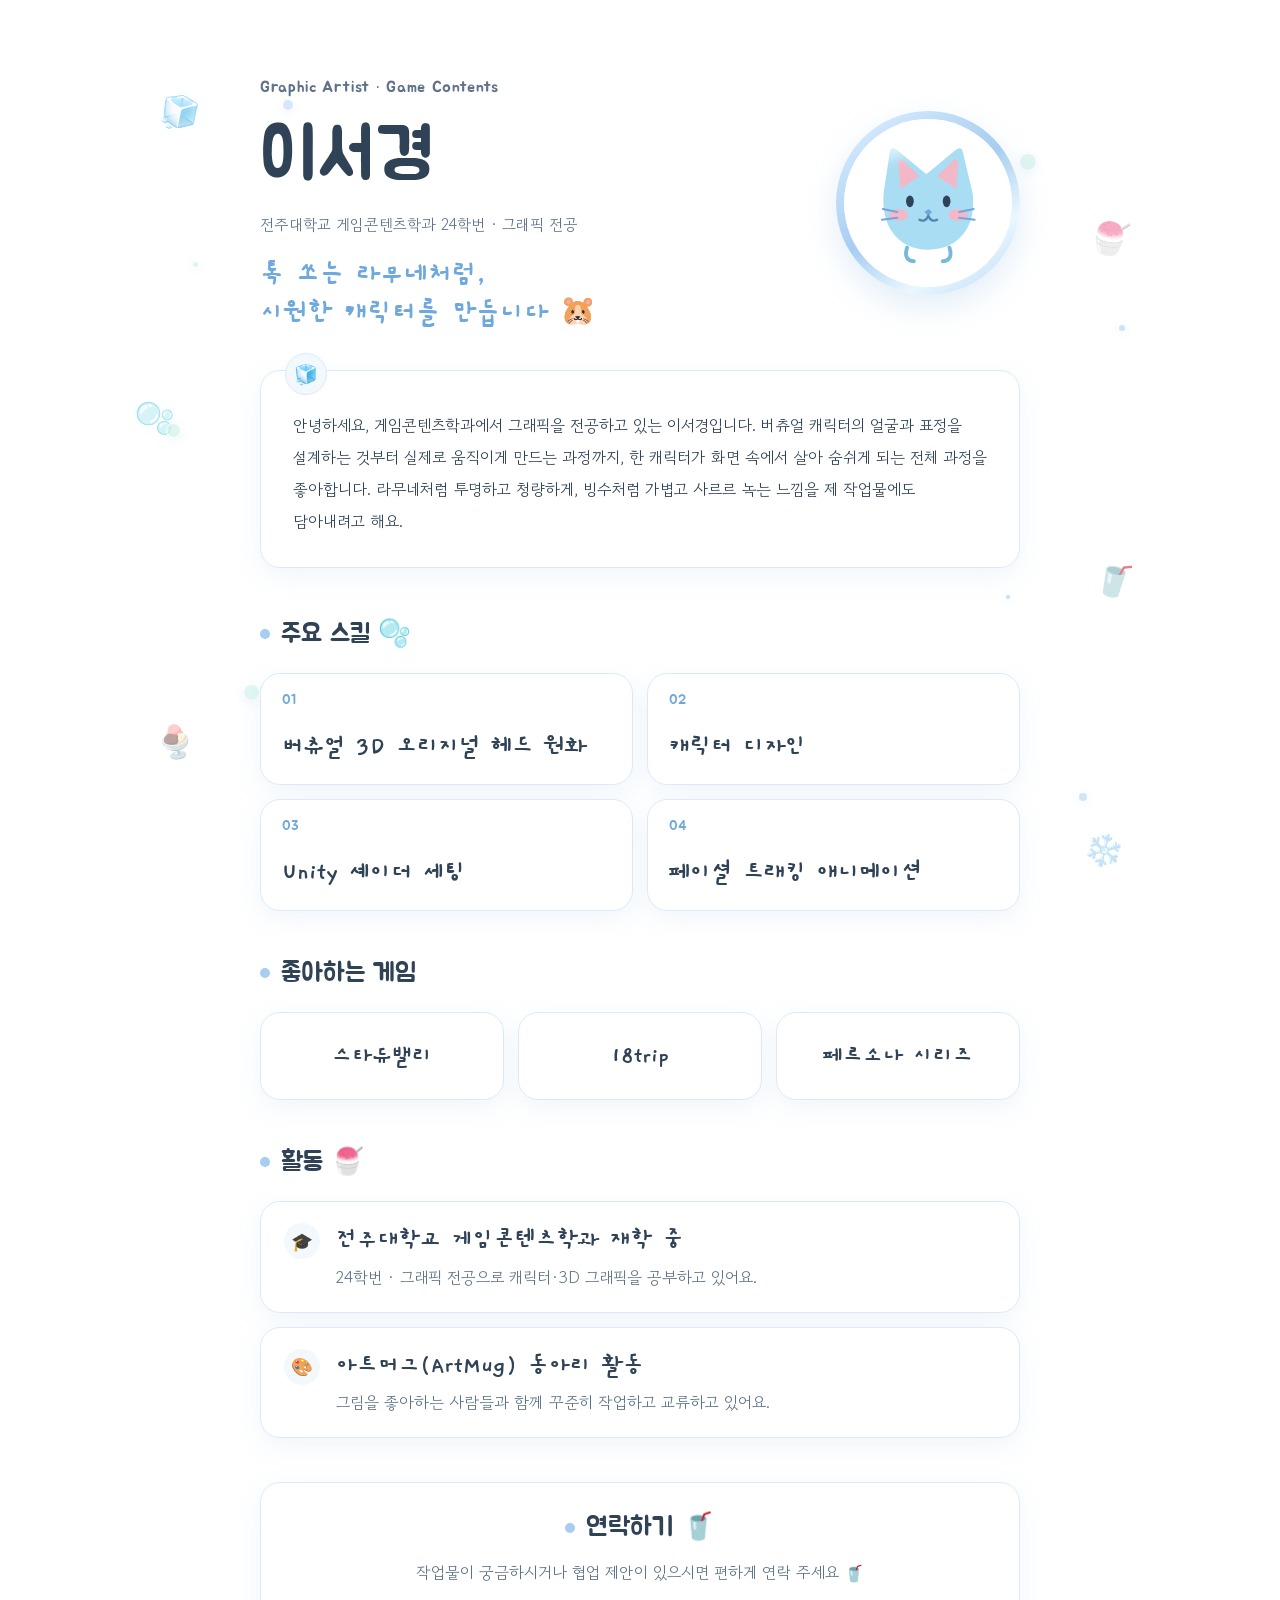
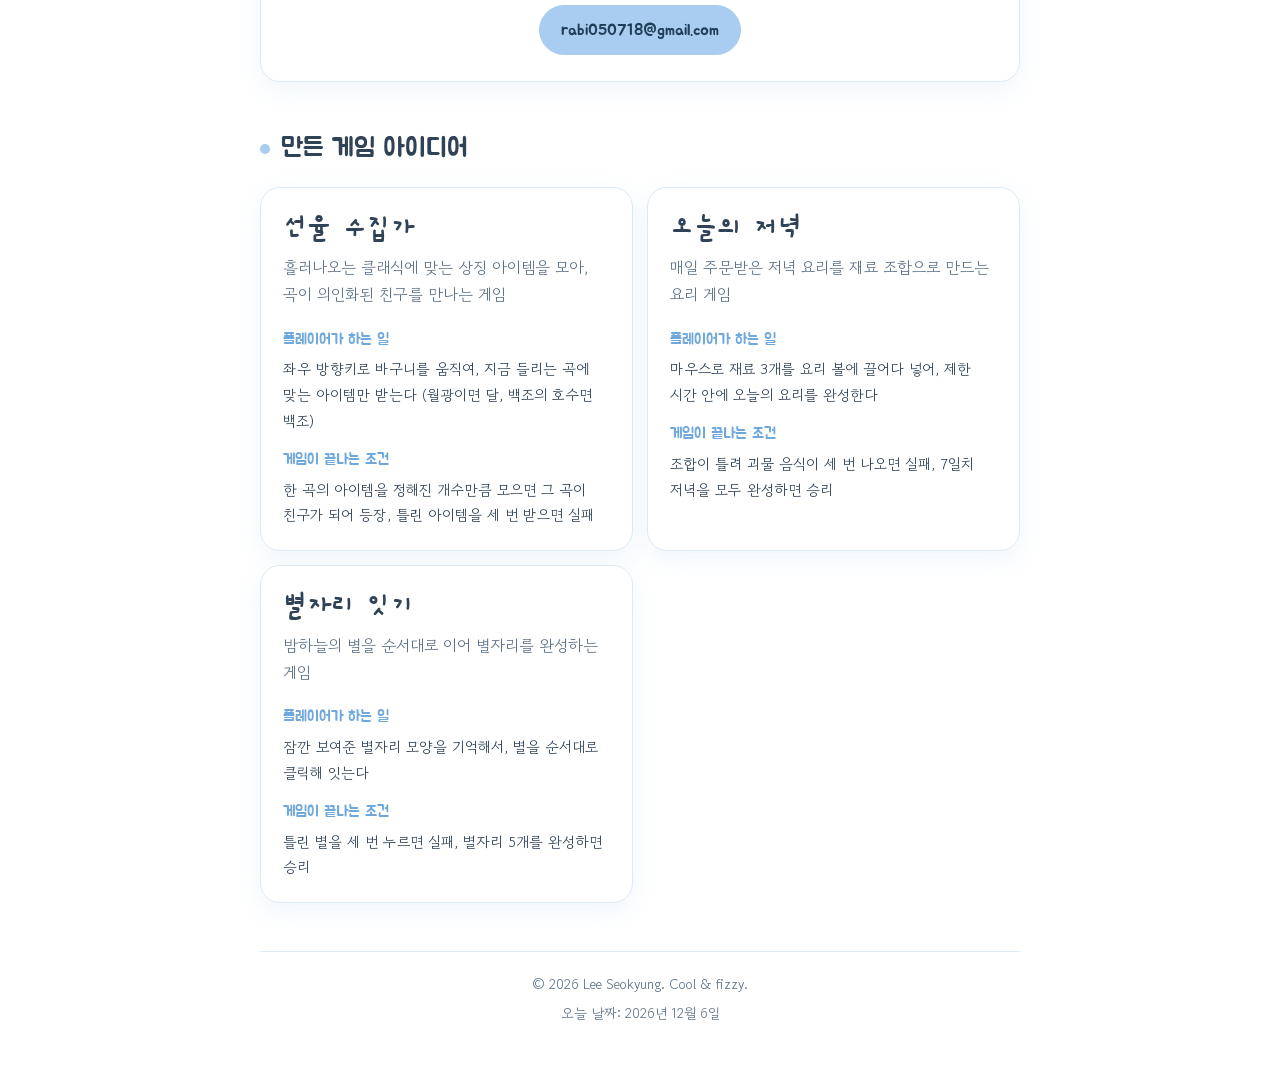
==== index.html @ bf3c7cb7 "1장 자기소개 페이지 완성" ====
<!DOCTYPE html>
<html lang="ko">
<head>
  <meta charset="UTF-8">
  <meta name="viewport" content="width=device-width, initial-scale=1.0">
  <meta name="theme-color" content="#FFFFFF">
  <meta name="description" content="전주대학교 게임콘텐츠학과 그래픽 전공 이서경의 자기소개 페이지입니다.">
  <title>이서경 | Graphic Artist · Game Contents</title>
  <link rel="preconnect" href="https://fonts.googleapis.com">
  <link rel="preconnect" href="https://fonts.gstatic.com" crossorigin>
  <link href="https://fonts.googleapis.com/css2?family=Gaegu:wght@700&family=Gowun+Dodum&family=Jua&display=swap" rel="stylesheet">
  <link rel="stylesheet" href="style.css">
</head>
<body>
  <div class="page-decor" aria-hidden="true">
    <span class="decor decor-ice">🧊</span>
    <span class="decor decor-shaved-ice">🍧</span>
    <span class="decor decor-bubbles">🫧</span>
    <span class="decor decor-drink">🥤</span>
    <span class="decor decor-ice-cream">🍨</span>
    <span class="decor decor-snow">❄️</span>
    <span class="bubble bubble-one"></span>
    <span class="bubble bubble-two"></span>
    <span class="bubble bubble-three"></span>
    <span class="bubble bubble-four"></span>
    <span class="bubble bubble-five"></span>
    <span class="bubble bubble-six"></span>
    <span class="bubble bubble-seven"></span>
    <span class="bubble bubble-eight"></span>
  </div>

  <main class="page">
    <header class="hero" aria-labelledby="page-title">
      <div class="hero-copy">
        <p class="eyebrow">Graphic Artist · Game Contents</p>
        <h1 id="page-title">이서경</h1>
        <p class="school">전주대학교 게임콘텐츠학과 24학번 · 그래픽 전공</p>
        <p class="slogan">톡 쏘는 라무네처럼,<br>시원한 캐릭터를 만듭니다 🐹</p>
      </div>
      <div class="avatar-ring">
        <svg class="cat-avatar" viewBox="0 0 160 160" role="img" aria-labelledby="cat-title cat-description">
          <title id="cat-title">귀여운 하늘색 고양이</title>
          <desc id="cat-description">하늘색 털과 분홍색 귀와 볼을 가진 둥근 고양이 얼굴</desc>
          <path d="M34 68 40 28q1-8 8-3l30 25 30-25q7-5 8 3l10 42c4 34-14 58-46 58S30 102 34 68Z" fill="#A8DDF3"/>
          <path d="m49 37 3-3 19 18-20 13Z" fill="#F2B8C7"/>
          <path d="m111 37-3-3-19 18 20 13Z" fill="#F2B8C7"/>
          <ellipse cx="61" cy="78" rx="4" ry="6" fill="#2F4256"/>
          <ellipse cx="99" cy="78" rx="4" ry="6" fill="#2F4256"/>
          <ellipse cx="49" cy="92" rx="10" ry="6" fill="#F5B7C8"/>
          <ellipse cx="111" cy="92" rx="10" ry="6" fill="#F5B7C8"/>
          <path d="m76 89 4-3 4 3-4 4Z" fill="#6FA8DC"/>
          <path d="M80 93c-2 5-6 6-9 4m9-4c2 5 6 6 9 4" fill="none" stroke="#4F86AA" stroke-linecap="round" stroke-width="2.5"/>
          <path d="m48 89-15-3m15 9-16 2m80-8 15-3m-15 9 16 2" fill="none" stroke="#6FA8DC" stroke-linecap="round" stroke-width="2"/>
          <path d="M58 126q-4 13 7 14m37-14q4 13-7 14" fill="none" stroke="#78B9D9" stroke-linecap="round" stroke-width="4"/>
        </svg>
      </div>
    </header>

    <section class="about-card card" aria-label="소개">
      <span class="ice-badge" aria-hidden="true">🧊</span>
      <p>안녕하세요, 게임콘텐츠학과에서 그래픽을 전공하고 있는 이서경입니다. 버츄얼 캐릭터의 얼굴과 표정을 설계하는 것부터 실제로 움직이게 만드는 과정까지, 한 캐릭터가 화면 속에서 살아 숨쉬게 되는 전체 과정을 좋아합니다. 라무네처럼 투명하고 청량하게, 빙수처럼 가볍고 사르르 녹는 느낌을 제 작업물에도 담아내려고 해요.</p>
    </section>

    <section class="content-section" aria-labelledby="skills-title">
      <h2 class="section-title" id="skills-title">주요 스킬 🫧</h2>
      <ol class="skills-grid">
        <li class="skill-card card"><span class="skill-number">01</span><h3>버츄얼 3D 오리지널 헤드 원화</h3></li>
        <li class="skill-card card"><span class="skill-number">02</span><h3>캐릭터 디자인</h3></li>
        <li class="skill-card card"><span class="skill-number">03</span><h3>Unity 셰이더 세팅</h3></li>
        <li class="skill-card card"><span class="skill-number">04</span><h3>페이셜 트래킹 애니메이션</h3></li>
      </ol>
    </section>

    <section class="content-section" aria-labelledby="favorite-games-title">
      <h2 class="section-title" id="favorite-games-title">좋아하는 게임</h2>
      <ul class="favorite-games-grid">
        <li class="favorite-game-card card">스타듀밸리</li>
        <li class="favorite-game-card card">18trip</li>
        <li class="favorite-game-card card">페르소나 시리즈</li>
      </ul>
    </section>

    <section class="content-section" aria-labelledby="activity-title">
      <h2 class="section-title" id="activity-title">활동 🍧</h2>
      <div class="activity-list">
        <article class="activity-card card">
          <span class="activity-icon" aria-hidden="true">🎓</span>
          <div>
            <h3>전주대학교 게임콘텐츠학과 재학 중</h3>
            <p>24학번 · 그래픽 전공으로 캐릭터·3D 그래픽을 공부하고 있어요.</p>
          </div>
        </article>
        <article class="activity-card card">
          <span class="activity-icon" aria-hidden="true">🎨</span>
          <div>
            <h3>아트머그(ArtMug) 동아리 활동</h3>
            <p>그림을 좋아하는 사람들과 함께 꾸준히 작업하고 교류하고 있어요.</p>
          </div>
        </article>
      </div>
    </section>

    <section class="contact-card card" aria-labelledby="contact-title">
      <h2 class="section-title" id="contact-title">연락하기 🥤</h2>
      <p>작업물이 궁금하시거나 협업 제안이 있으시면 편하게 연락 주세요 🥤</p>
      <a class="email-button" href="mailto:rabi050718@gmail.com" aria-label="이메일 보내기: rabi050718@gmail.com">rabi050718@gmail.com</a>
    </section>

    <section class="content-section ideas-section" aria-labelledby="ideas-title">
      <h2 class="section-title" id="ideas-title">만든 게임 아이디어</h2>
      <div class="ideas-grid">
        <article class="idea-card card">
          <h3>선율 수집가</h3>
          <p class="idea-description">흘러나오는 클래식에 맞는 상징 아이템을 모아, 곡이 의인화된 친구를 만나는 게임</p>
          <dl class="idea-details">
            <div>
              <dt>플레이어가 하는 일</dt>
              <dd>좌우 방향키로 바구니를 움직여, 지금 들리는 곡에 맞는 아이템만 받는다 (월광이면 달, 백조의 호수면 백조)</dd>
            </div>
            <div>
              <dt>게임이 끝나는 조건</dt>
              <dd>한 곡의 아이템을 정해진 개수만큼 모으면 그 곡이 친구가 되어 등장, 틀린 아이템을 세 번 받으면 실패</dd>
            </div>
          </dl>
        </article>
        <article class="idea-card card">
          <h3>오늘의 저녁</h3>
          <p class="idea-description">매일 주문받은 저녁 요리를 재료 조합으로 만드는 요리 게임</p>
          <dl class="idea-details">
            <div>
              <dt>플레이어가 하는 일</dt>
              <dd>마우스로 재료 3개를 요리 볼에 끌어다 넣어, 제한 시간 안에 오늘의 요리를 완성한다</dd>
            </div>
            <div>
              <dt>게임이 끝나는 조건</dt>
              <dd>조합이 틀려 괴물 음식이 세 번 나오면 실패, 7일치 저녁을 모두 완성하면 승리</dd>
            </div>
          </dl>
        </article>
        <article class="idea-card card">
          <h3>별자리 잇기</h3>
          <p class="idea-description">밤하늘의 별을 순서대로 이어 별자리를 완성하는 게임</p>
          <dl class="idea-details">
            <div>
              <dt>플레이어가 하는 일</dt>
              <dd>잠깐 보여준 별자리 모양을 기억해서, 별을 순서대로 클릭해 잇는다</dd>
            </div>
            <div>
              <dt>게임이 끝나는 조건</dt>
              <dd>틀린 별을 세 번 누르면 실패, 별자리 5개를 완성하면 승리</dd>
            </div>
          </dl>
        </article>
      </div>
    </section>

    <footer class="page-footer">
      <p>© 2026 Lee Seokyung. Cool &amp; fizzy.</p>
      <p>오늘 날짜: <time id="today-date"></time></p>
    </footer>
  </main>
  <script src="script.js"></script>
</body>
</html>
---- style.css ----
:root {
  color-scheme: light;
  --bg: #FFFFFF;
  --card: #FFFFFF;
  --soft: #F3F8FD;
  --line: #DCEAF7;
  --accent: #A8CDF0;
  --accent-strong: #6FA8DC;
  --mint: #CBEFE6;
  --text: #2F4256;
  --text-soft: #5E7388;
  --shadow: 111 168 220;
  font-family: "Gowun Dodum", sans-serif;
  color: var(--text);
  background: var(--bg);
  font-synthesis: none;
  text-rendering: optimizeLegibility;
}

* {
  box-sizing: border-box;
}

html {
  min-width: 320px;
  scroll-behavior: smooth;
}

body {
  min-width: 320px;
  margin: 0;
  overflow-x: hidden;
  background: var(--bg);
  color: var(--text);
  font-size: 1rem;
  line-height: 1.75;
}

.page-decor {
  position: fixed;
  z-index: 0;
  inset: 0;
  overflow: hidden;
  pointer-events: none;
  user-select: none;
}

.decor {
  position: absolute;
  opacity: 0.55;
  font-size: clamp(1.2rem, 3vw, 2rem);
  transform: rotate(-12deg);
}

.decor-ice {
  top: 9%;
  left: max(3%, calc((100% - 960px) / 2));
  transform: rotate(12deg);
}

.decor-shaved-ice {
  top: 23%;
  right: max(4%, calc((100% - 980px) / 2));
  transform: rotate(9deg);
}

.decor-bubbles {
  top: 43%;
  left: max(2%, calc((100% - 1010px) / 2));
  transform: rotate(-8deg);
}

.decor-drink {
  top: 61%;
  right: max(3%, calc((100% - 990px) / 2));
  transform: rotate(13deg);
}

.decor-ice-cream {
  top: 79%;
  left: max(4%, calc((100% - 970px) / 2));
  transform: rotate(-10deg);
}

.decor-snow {
  top: 91%;
  right: max(5%, calc((100% - 970px) / 2));
  transform: rotate(14deg);
}

.bubble {
  position: absolute;
  display: block;
  width: var(--bubble-size);
  aspect-ratio: 1;
  border: 1px solid rgb(255 255 255 / 90%);
  border-radius: 50%;
  background: var(--bubble-color);
  box-shadow: 0 2px 8px rgb(var(--shadow) / 12%);
  animation: bubble-rise var(--bubble-duration) ease-in-out var(--bubble-delay) infinite alternate;
}

.bubble-one {
  --bubble-size: 12px;
  --bubble-color: rgb(168 205 240 / 48%);
  --bubble-duration: 8s;
  --bubble-delay: -3s;
  top: 11%;
  left: 22%;
}

.bubble-two {
  --bubble-size: 18px;
  --bubble-color: rgb(203 239 230 / 60%);
  --bubble-duration: 10s;
  --bubble-delay: -6s;
  top: 17%;
  right: 19%;
}

.bubble-three {
  --bubble-size: 8px;
  --bubble-color: rgb(168 205 240 / 56%);
  --bubble-duration: 9s;
  --bubble-delay: -2s;
  top: 36%;
  right: 12%;
}

.bubble-four {
  --bubble-size: 15px;
  --bubble-color: rgb(203 239 230 / 62%);
  --bubble-duration: 11s;
  --bubble-delay: -8s;
  top: 47%;
  left: 13%;
}

.bubble-five {
  --bubble-size: 6px;
  --bubble-color: rgb(168 205 240 / 64%);
  --bubble-duration: 7s;
  --bubble-delay: -4s;
  top: 66%;
  right: 21%;
}

.bubble-six {
  --bubble-size: 17px;
  --bubble-color: rgb(203 239 230 / 56%);
  --bubble-duration: 12s;
  --bubble-delay: -7s;
  top: 76%;
  left: 19%;
}

.bubble-seven {
  --bubble-size: 10px;
  --bubble-color: rgb(168 205 240 / 52%);
  --bubble-duration: 9s;
  --bubble-delay: -5s;
  top: 88%;
  right: 15%;
}

.bubble-eight {
  --bubble-size: 7px;
  --bubble-color: rgb(203 239 230 / 66%);
  --bubble-duration: 8s;
  --bubble-delay: -1s;
  top: 29%;
  left: 15%;
}

@keyframes bubble-rise {
  from {
    translate: 0 12px;
  }
  to {
    translate: 0 -14px;
  }
}

.page {
  position: relative;
  z-index: 1;
  width: min(100% - 40px, 760px);
  margin-inline: auto;
  padding: 68px 0 32px;
}

.hero {
  display: grid;
  grid-template-columns: minmax(0, 1fr) 190px;
  align-items: center;
  gap: clamp(24px, 6vw, 64px);
  min-height: 270px;
  margin-bottom: 32px;
}

.hero-copy {
  min-width: 0;
}

.eyebrow {
  margin: 0 0 12px;
  color: var(--text-soft);
  font-family: "Jua", sans-serif;
  font-size: 1rem;
  letter-spacing: 0.04em;
}

h1,
h2 {
  font-family: "Jua", sans-serif;
  font-weight: 400;
}

h1 {
  margin: 0;
  font-size: clamp(3rem, 10vw, 4.5rem);
  line-height: 1.2;
  letter-spacing: 0.01em;
}

.school {
  margin: 12px 0 0;
  color: var(--text-soft);
  font-size: 0.97rem;
  line-height: 1.7;
  word-break: keep-all;
}

.slogan {
  margin: 18px 0 0;
  color: var(--accent-strong);
  font-family: "Gaegu", cursive;
  font-size: clamp(1.45rem, 4vw, 1.8rem);
  font-weight: 700;
  line-height: 1.35;
  word-break: keep-all;
}

.avatar-ring {
  position: relative;
  display: grid;
  width: 184px;
  aspect-ratio: 1;
  place-items: center;
  justify-self: end;
  overflow: hidden;
  border: 8px solid transparent;
  border-radius: 50%;
  background:
    linear-gradient(var(--card), var(--card)) padding-box,
    linear-gradient(145deg, #D9EEFF 5%, var(--accent) 48%, #EAF7FF 74%, #B8D8F5) border-box;
  box-shadow:
    inset 0 4px 12px rgb(255 255 255 / 95%),
    0 12px 32px rgb(var(--shadow) / 20%);
}

.avatar-ring::before {
  position: absolute;
  top: 12px;
  left: 31px;
  width: 62px;
  height: 20px;
  border-radius: 50%;
  background: rgb(255 255 255 / 72%);
  content: "";
  filter: blur(7px);
  transform: rotate(-28deg);
}

.cat-avatar {
  display: block;
  width: 92%;
  height: 92%;
}

.card {
  border: 1.5px solid var(--line);
  border-radius: 20px;
  background: var(--card);
  box-shadow: 0 8px 26px rgb(var(--shadow) / 10%);
  transition: border-color 180ms ease, box-shadow 180ms ease, transform 180ms ease;
}

.about-card {
  position: relative;
  margin-bottom: 48px;
  padding: 38px 32px 30px;
}

.about-card p {
  margin: 0;
  color: var(--text);
  line-height: 2;
  word-break: keep-all;
}

.ice-badge {
  position: absolute;
  top: -18px;
  left: 24px;
  display: grid;
  width: 42px;
  aspect-ratio: 1;
  place-items: center;
  border: 1.5px solid var(--line);
  border-radius: 50%;
  background: var(--soft);
  font-size: 1.2rem;
}

.content-section {
  margin-top: 44px;
}

.section-title {
  display: flex;
  align-items: center;
  gap: 11px;
  margin: 0 0 20px;
  font-size: 1.65rem;
  line-height: 1.4;
}

.section-title::before {
  flex: 0 0 auto;
  width: 10px;
  height: 10px;
  border-radius: 50%;
  background: var(--accent);
  content: "";
}

.skills-grid {
  display: grid;
  grid-template-columns: repeat(2, minmax(0, 1fr));
  gap: 14px;
  margin: 0;
  padding: 0;
  list-style: none;
  counter-reset: skill;
}

.skill-card {
  display: flex;
  min-width: 0;
  min-height: 112px;
  flex-direction: column;
  justify-content: space-between;
  padding: 19px 21px;
}

.skill-number {
  color: var(--accent-strong);
  font-family: "Jua", sans-serif;
  font-size: 0.9rem;
  line-height: 1;
}

.skill-card h3 {
  margin: 13px 0 0;
  font-family: "Gaegu", cursive;
  font-size: clamp(1.35rem, 3vw, 1.65rem);
  font-weight: 700;
  line-height: 1.35;
  overflow-wrap: anywhere;
}

.favorite-games-grid {
  display: grid;
  grid-template-columns: repeat(3, minmax(0, 1fr));
  gap: 14px;
  margin: 0;
  padding: 0;
  list-style: none;
}

.favorite-game-card {
  display: grid;
  min-width: 0;
  min-height: 88px;
  place-items: center;
  padding: 16px;
  font-family: "Gaegu", cursive;
  font-size: 1.5rem;
  font-weight: 700;
  line-height: 1.35;
  text-align: center;
  overflow-wrap: anywhere;
}

.activity-list {
  display: grid;
  gap: 14px;
}

.activity-card {
  display: grid;
  grid-template-columns: 38px minmax(0, 1fr);
  align-items: start;
  gap: 14px;
  padding: 21px 23px;
}

.activity-icon {
  display: grid;
  width: 36px;
  aspect-ratio: 1;
  place-items: center;
  border-radius: 50%;
  background: var(--soft);
  font-size: 1.1rem;
}

.activity-card h3 {
  margin: 0;
  font-family: "Gaegu", cursive;
  font-size: 1.55rem;
  font-weight: 700;
  line-height: 1.4;
}

.activity-card p {
  margin: 5px 0 0;
  color: var(--text-soft);
  line-height: 1.75;
  word-break: keep-all;
}

.contact-card {
  margin-top: 44px;
  padding: 26px;
  text-align: center;
}

.contact-card .section-title {
  justify-content: center;
  margin-bottom: 12px;
}

.contact-card > p {
  margin: 0 0 19px;
  color: var(--text-soft);
  word-break: keep-all;
}

.email-button {
  display: inline-flex;
  min-height: 48px;
  align-items: center;
  justify-content: center;
  max-width: 100%;
  padding: 10px 21px;
  border: 1px solid var(--accent);
  border-radius: 999px;
  background: var(--accent);
  color: #203E59;
  font-family: "Jua", sans-serif;
  text-decoration: none;
  overflow-wrap: anywhere;
  transition: background-color 160ms ease, border-color 160ms ease, transform 160ms ease;
}

.email-button:focus-visible {
  outline: 3px solid var(--accent-strong);
  outline-offset: 4px;
}

.ideas-section {
  margin-top: 48px;
}

.ideas-grid {
  display: grid;
  grid-template-columns: repeat(2, minmax(0, 1fr));
  gap: 14px;
}

.idea-card {
  min-width: 0;
  padding: 22px;
}

.idea-card h3 {
  margin: 0;
  color: var(--text);
  font-family: "Gaegu", cursive;
  font-size: 1.8rem;
  font-weight: 700;
  line-height: 1.25;
}

.idea-description {
  margin: 8px 0 18px;
  color: var(--text-soft);
  line-height: 1.7;
  word-break: keep-all;
}

.idea-details {
  display: grid;
  gap: 13px;
  margin: 0;
}

.idea-details div {
  min-width: 0;
}

.idea-details dt {
  margin-bottom: 3px;
  color: var(--accent-strong);
  font-family: "Jua", sans-serif;
  font-size: 0.96rem;
}

.idea-details dd {
  margin: 0;
  color: var(--text);
  font-size: 0.92rem;
  line-height: 1.75;
  word-break: keep-all;
}

.page-footer {
  margin-top: 48px;
  padding: 20px 0 8px;
  border-top: 1px solid var(--line);
  color: var(--text-soft);
  font-size: 0.87rem;
  text-align: center;
}

.page-footer p {
  margin: 0;
}

.page-footer p + p {
  margin-top: 4px;
}

@media (max-width: 600px) {
  .page {
    padding-top: 42px;
  }

  .hero {
    grid-template-columns: minmax(0, 1fr) 116px;
    gap: 12px;
    min-height: 220px;
  }

  .avatar-ring {
    width: 112px;
    border-width: 6px;
  }

  .hero-copy {
    overflow-wrap: anywhere;
  }

  .school {
    font-size: 0.9rem;
  }

  .about-card {
    padding: 36px 22px 24px;
  }

  .about-card p {
    line-height: 1.85;
  }

  .skill-card {
    min-height: 106px;
    padding: 16px;
  }

  .activity-card {
    padding: 18px;
  }

  .ideas-grid {
    grid-template-columns: minmax(0, 1fr);
  }
}

@media (max-width: 400px) {
  .page {
    width: calc(100% - 32px);
  }

  .hero {
    grid-template-columns: minmax(0, 1fr) 92px;
    gap: 8px;
  }

  .avatar-ring {
    width: 90px;
    border-width: 5px;
  }

  .eyebrow {
    font-size: 0.88rem;
  }

  h1 {
    font-size: 2.75rem;
  }

  .school {
    font-size: 0.82rem;
  }

  .slogan {
    font-size: 1.3rem;
  }

  .skills-grid {
    grid-template-columns: minmax(0, 1fr);
  }

  .favorite-games-grid {
    grid-template-columns: minmax(0, 1fr);
  }

  .contact-card {
    padding: 23px 16px;
  }

  .email-button {
    font-size: 0.95rem;
  }
}

@media (prefers-reduced-motion: reduce) {
  *,
  *::before,
  *::after {
    scroll-behavior: auto !important;
    animation: none !important;
    transition-duration: 0.01ms !important;
  }
}
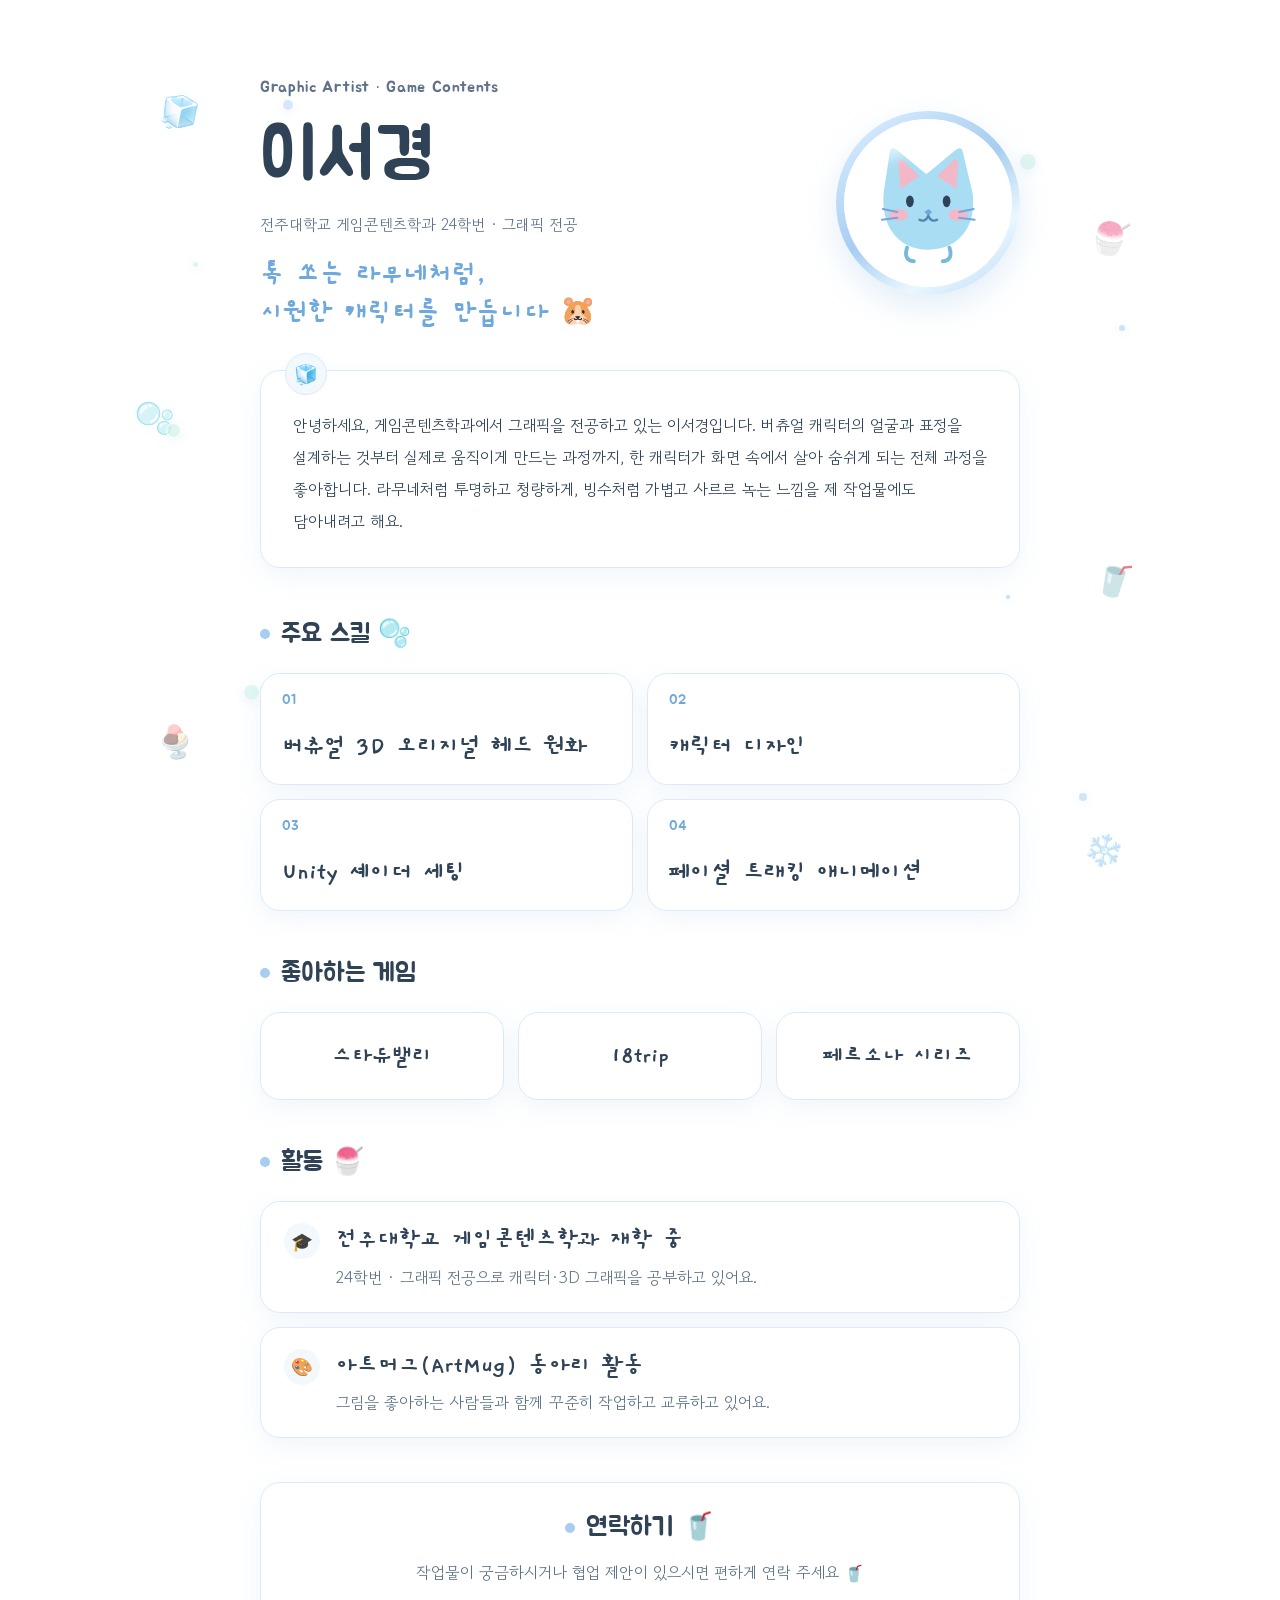
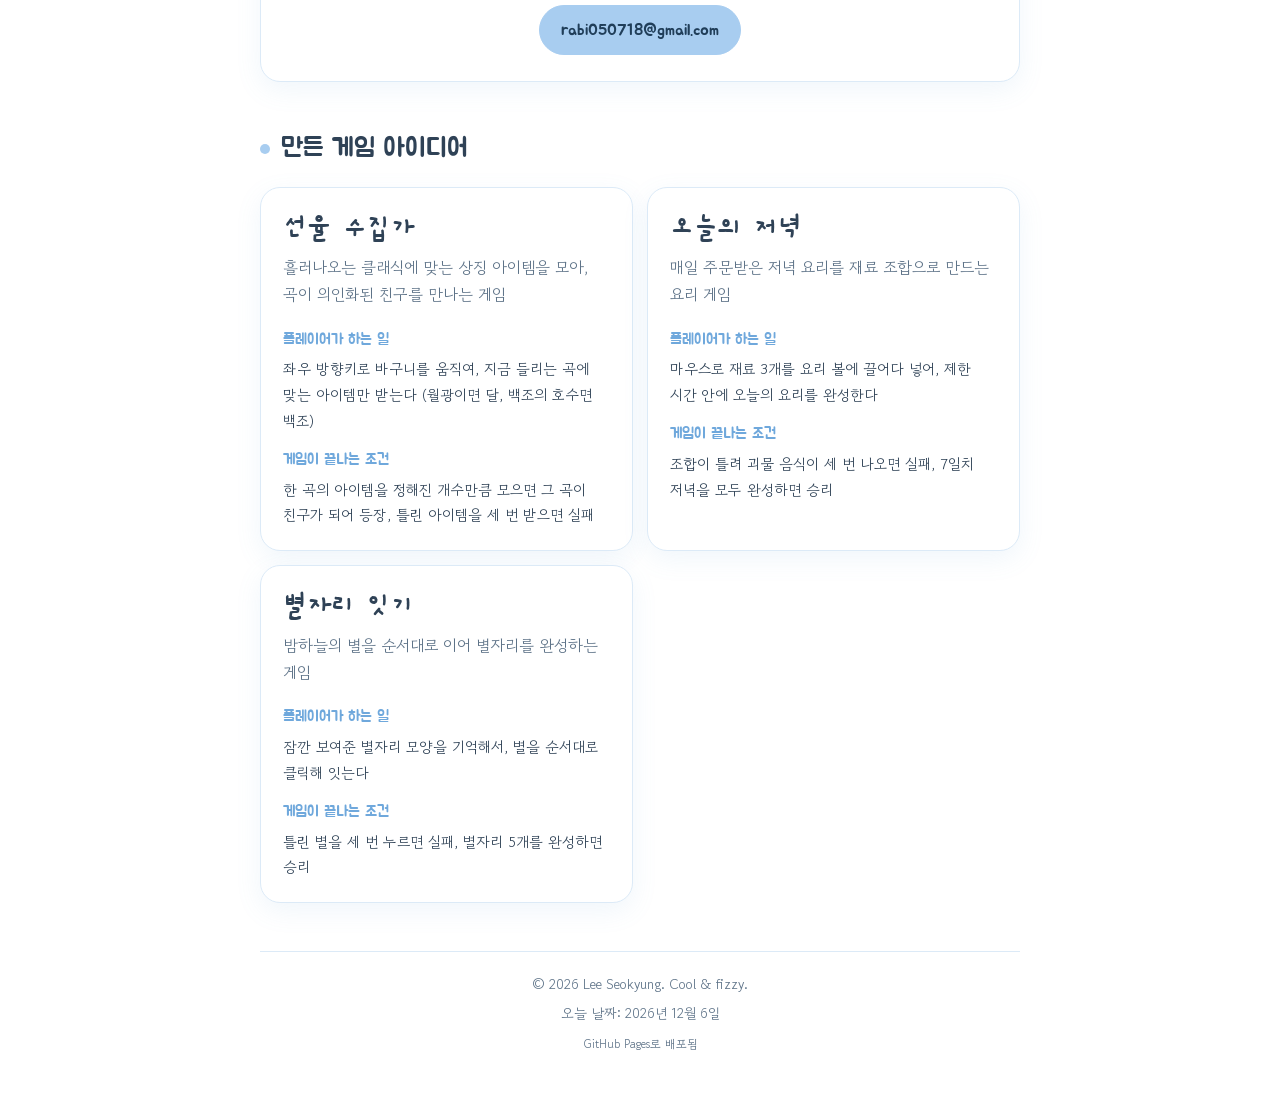
==== commit 2498049d: "배포 안내 문구 추가" ====
--- a/index.html
+++ b/index.html
@@ -157,6 +157,7 @@
     <footer class="page-footer">
       <p>© 2026 Lee Seokyung. Cool &amp; fizzy.</p>
       <p>오늘 날짜: <time id="today-date"></time></p>
+      <p class="deployment-note">GitHub Pages로 배포됨</p>
     </footer>
   </main>
   <script src="script.js"></script>
--- a/style.css
+++ b/style.css
@@ -543,6 +543,11 @@
   margin-top: 4px;
 }
 
+.page-footer .deployment-note {
+  margin-top: 8px;
+  font-size: 0.75rem;
+}
+
 @media (max-width: 600px) {
   .page {
     padding-top: 42px;
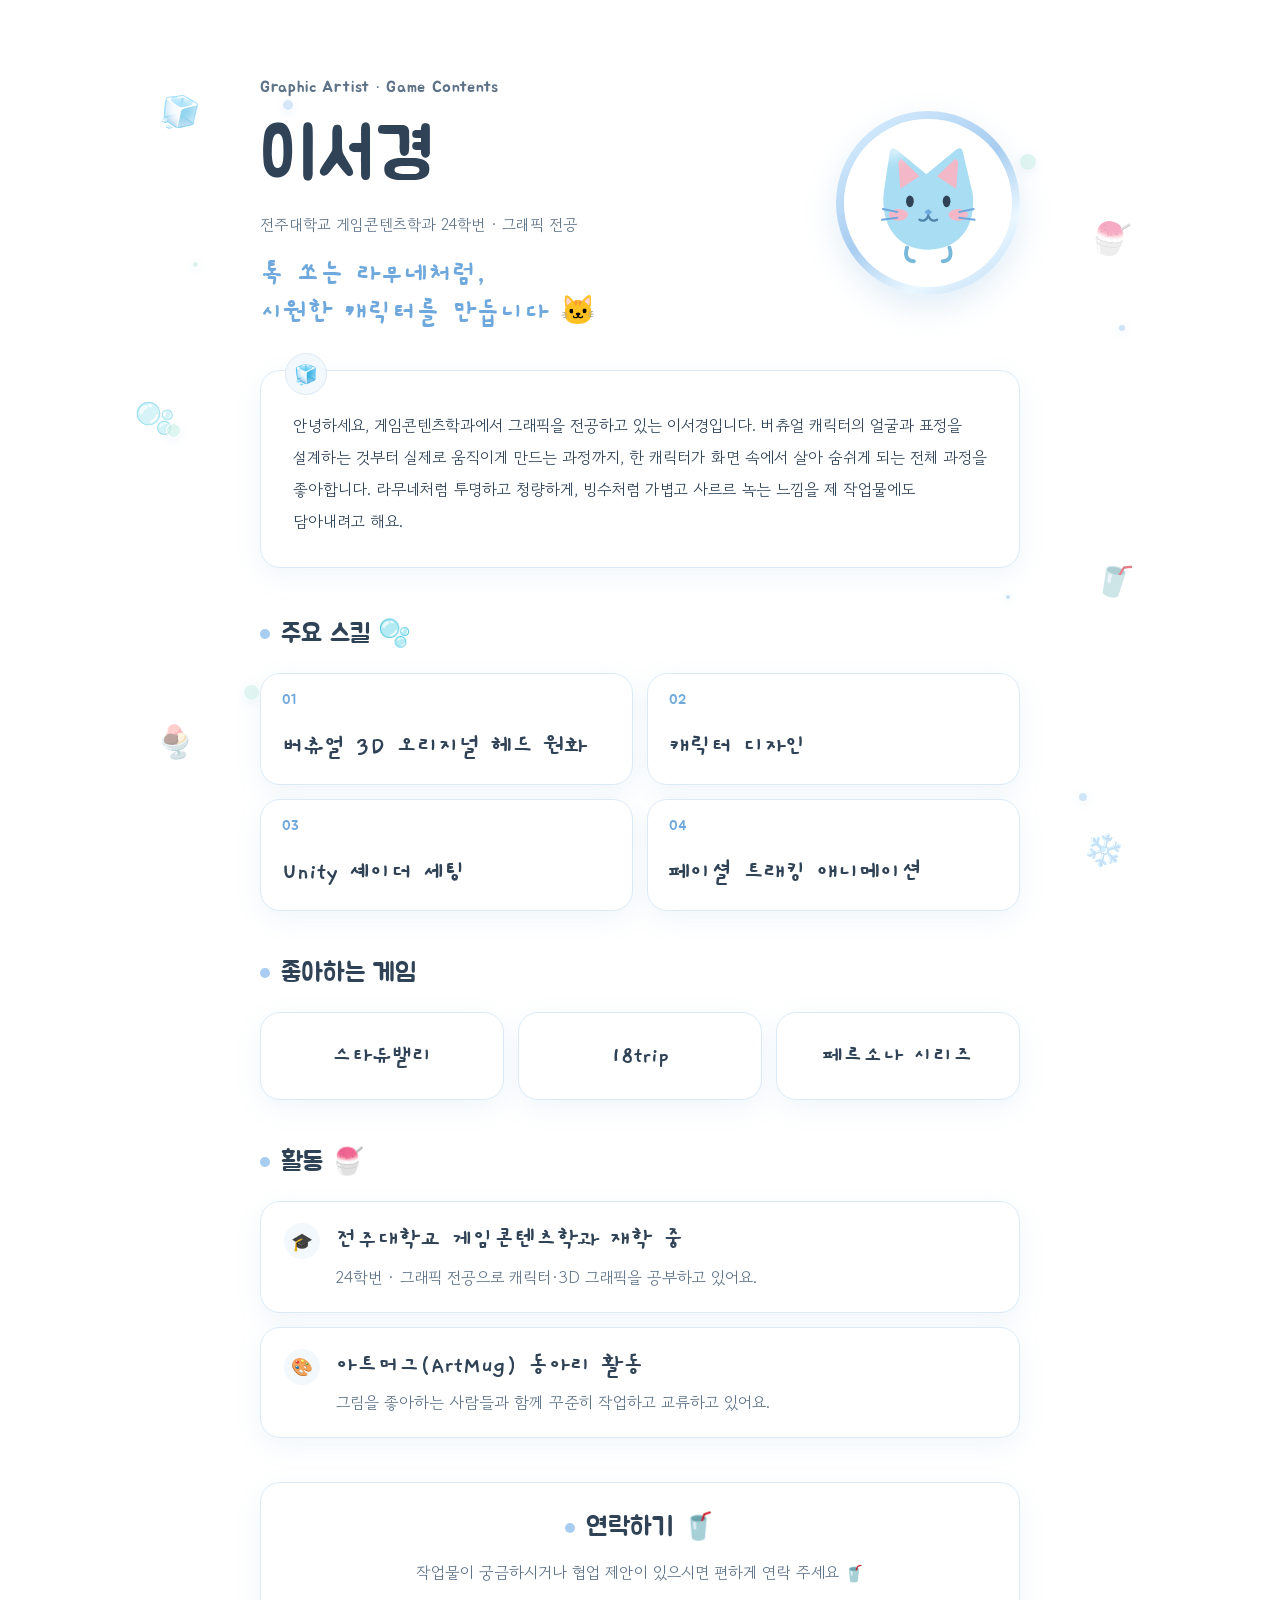
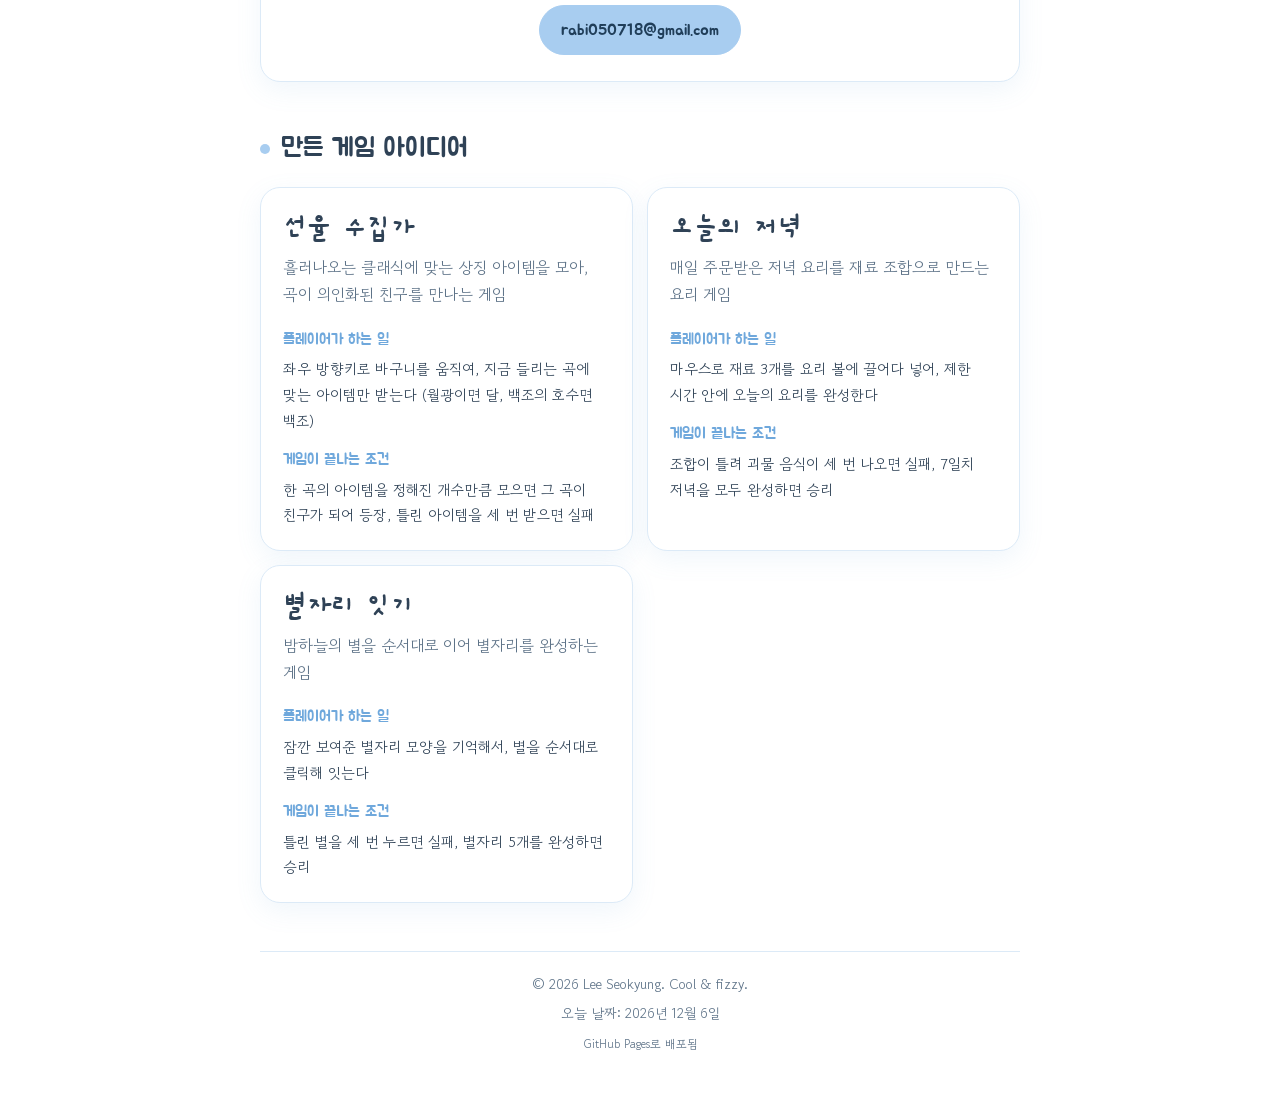
==== commit 660bc233: "이모지 교체" ====
--- a/index.html
+++ b/index.html
@@ -35,7 +35,7 @@
         <p class="eyebrow">Graphic Artist · Game Contents</p>
         <h1 id="page-title">이서경</h1>
         <p class="school">전주대학교 게임콘텐츠학과 24학번 · 그래픽 전공</p>
-        <p class="slogan">톡 쏘는 라무네처럼,<br>시원한 캐릭터를 만듭니다 🐹</p>
+        <p class="slogan">톡 쏘는 라무네처럼,<br>시원한 캐릭터를 만듭니다 🐱</p>
       </div>
       <div class="avatar-ring">
         <svg class="cat-avatar" viewBox="0 0 160 160" role="img" aria-labelledby="cat-title cat-description">
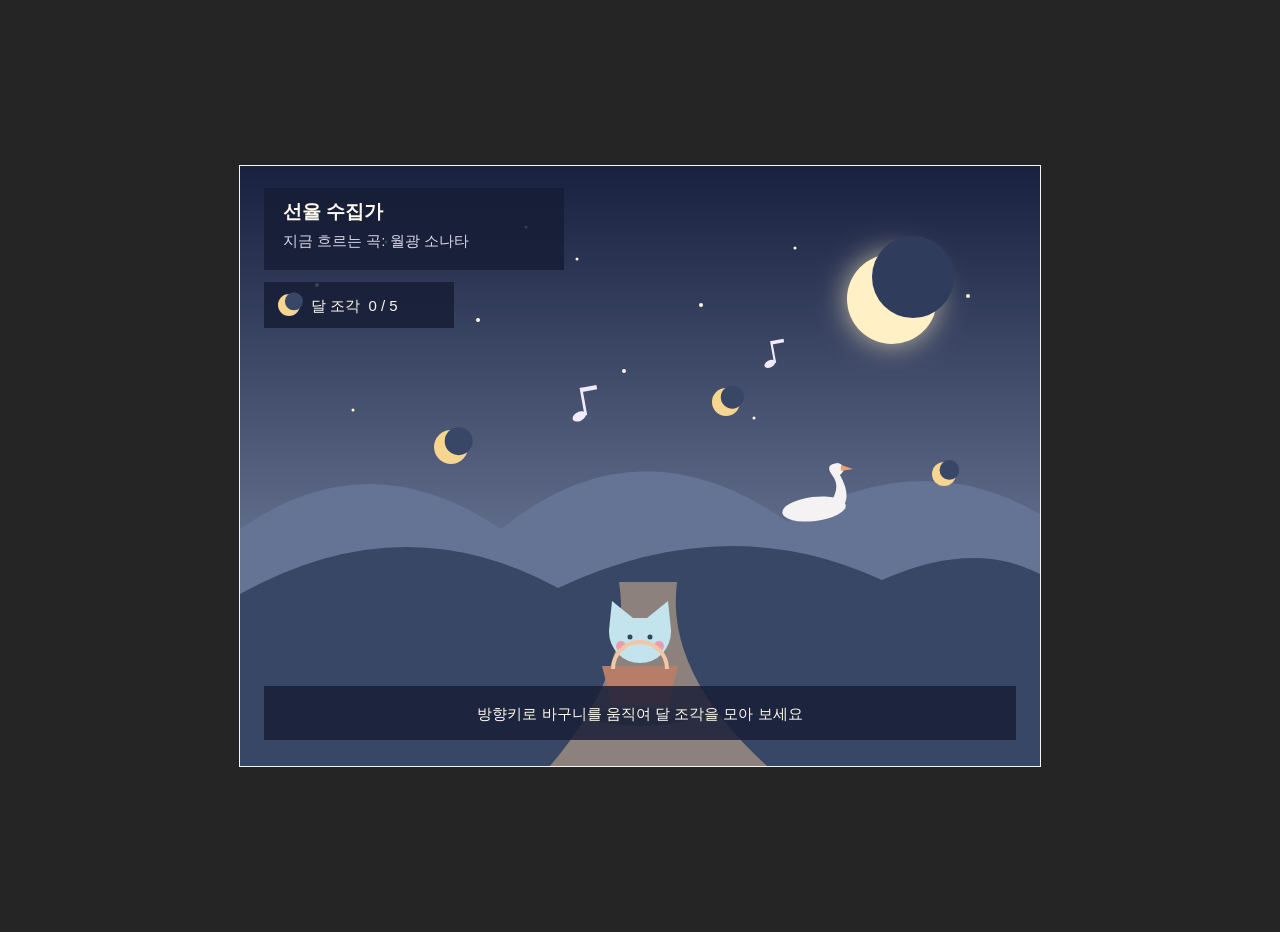
==== commit d0d2b0f6: "내 게임의 물체 그리기 파트" ====
--- a/index.html
+++ b/index.html
@@ -3,163 +3,11 @@
 <head>
   <meta charset="UTF-8">
   <meta name="viewport" content="width=device-width, initial-scale=1.0">
-  <meta name="theme-color" content="#FFFFFF">
-  <meta name="description" content="전주대학교 게임콘텐츠학과 그래픽 전공 이서경의 자기소개 페이지입니다.">
-  <title>이서경 | Graphic Artist · Game Contents</title>
-  <link rel="preconnect" href="https://fonts.googleapis.com">
-  <link rel="preconnect" href="https://fonts.gstatic.com" crossorigin>
-  <link href="https://fonts.googleapis.com/css2?family=Gaegu:wght@700&family=Gowun+Dodum&family=Jua&display=swap" rel="stylesheet">
+  <title>선율 수집가</title>
   <link rel="stylesheet" href="style.css">
+  <script src="script.js" defer></script>
 </head>
 <body>
-  <div class="page-decor" aria-hidden="true">
-    <span class="decor decor-ice">🧊</span>
-    <span class="decor decor-shaved-ice">🍧</span>
-    <span class="decor decor-bubbles">🫧</span>
-    <span class="decor decor-drink">🥤</span>
-    <span class="decor decor-ice-cream">🍨</span>
-    <span class="decor decor-snow">❄️</span>
-    <span class="bubble bubble-one"></span>
-    <span class="bubble bubble-two"></span>
-    <span class="bubble bubble-three"></span>
-    <span class="bubble bubble-four"></span>
-    <span class="bubble bubble-five"></span>
-    <span class="bubble bubble-six"></span>
-    <span class="bubble bubble-seven"></span>
-    <span class="bubble bubble-eight"></span>
-  </div>
-
-  <main class="page">
-    <header class="hero" aria-labelledby="page-title">
-      <div class="hero-copy">
-        <p class="eyebrow">Graphic Artist · Game Contents</p>
-        <h1 id="page-title">이서경</h1>
-        <p class="school">전주대학교 게임콘텐츠학과 24학번 · 그래픽 전공</p>
-        <p class="slogan">톡 쏘는 라무네처럼,<br>시원한 캐릭터를 만듭니다 🐱</p>
-      </div>
-      <div class="avatar-ring">
-        <svg class="cat-avatar" viewBox="0 0 160 160" role="img" aria-labelledby="cat-title cat-description">
-          <title id="cat-title">귀여운 하늘색 고양이</title>
-          <desc id="cat-description">하늘색 털과 분홍색 귀와 볼을 가진 둥근 고양이 얼굴</desc>
-          <path d="M34 68 40 28q1-8 8-3l30 25 30-25q7-5 8 3l10 42c4 34-14 58-46 58S30 102 34 68Z" fill="#A8DDF3"/>
-          <path d="m49 37 3-3 19 18-20 13Z" fill="#F2B8C7"/>
-          <path d="m111 37-3-3-19 18 20 13Z" fill="#F2B8C7"/>
-          <ellipse cx="61" cy="78" rx="4" ry="6" fill="#2F4256"/>
-          <ellipse cx="99" cy="78" rx="4" ry="6" fill="#2F4256"/>
-          <ellipse cx="49" cy="92" rx="10" ry="6" fill="#F5B7C8"/>
-          <ellipse cx="111" cy="92" rx="10" ry="6" fill="#F5B7C8"/>
-          <path d="m76 89 4-3 4 3-4 4Z" fill="#6FA8DC"/>
-          <path d="M80 93c-2 5-6 6-9 4m9-4c2 5 6 6 9 4" fill="none" stroke="#4F86AA" stroke-linecap="round" stroke-width="2.5"/>
-          <path d="m48 89-15-3m15 9-16 2m80-8 15-3m-15 9 16 2" fill="none" stroke="#6FA8DC" stroke-linecap="round" stroke-width="2"/>
-          <path d="M58 126q-4 13 7 14m37-14q4 13-7 14" fill="none" stroke="#78B9D9" stroke-linecap="round" stroke-width="4"/>
-        </svg>
-      </div>
-    </header>
-
-    <section class="about-card card" aria-label="소개">
-      <span class="ice-badge" aria-hidden="true">🧊</span>
-      <p>안녕하세요, 게임콘텐츠학과에서 그래픽을 전공하고 있는 이서경입니다. 버츄얼 캐릭터의 얼굴과 표정을 설계하는 것부터 실제로 움직이게 만드는 과정까지, 한 캐릭터가 화면 속에서 살아 숨쉬게 되는 전체 과정을 좋아합니다. 라무네처럼 투명하고 청량하게, 빙수처럼 가볍고 사르르 녹는 느낌을 제 작업물에도 담아내려고 해요.</p>
-    </section>
-
-    <section class="content-section" aria-labelledby="skills-title">
-      <h2 class="section-title" id="skills-title">주요 스킬 🫧</h2>
-      <ol class="skills-grid">
-        <li class="skill-card card"><span class="skill-number">01</span><h3>버츄얼 3D 오리지널 헤드 원화</h3></li>
-        <li class="skill-card card"><span class="skill-number">02</span><h3>캐릭터 디자인</h3></li>
-        <li class="skill-card card"><span class="skill-number">03</span><h3>Unity 셰이더 세팅</h3></li>
-        <li class="skill-card card"><span class="skill-number">04</span><h3>페이셜 트래킹 애니메이션</h3></li>
-      </ol>
-    </section>
-
-    <section class="content-section" aria-labelledby="favorite-games-title">
-      <h2 class="section-title" id="favorite-games-title">좋아하는 게임</h2>
-      <ul class="favorite-games-grid">
-        <li class="favorite-game-card card">스타듀밸리</li>
-        <li class="favorite-game-card card">18trip</li>
-        <li class="favorite-game-card card">페르소나 시리즈</li>
-      </ul>
-    </section>
-
-    <section class="content-section" aria-labelledby="activity-title">
-      <h2 class="section-title" id="activity-title">활동 🍧</h2>
-      <div class="activity-list">
-        <article class="activity-card card">
-          <span class="activity-icon" aria-hidden="true">🎓</span>
-          <div>
-            <h3>전주대학교 게임콘텐츠학과 재학 중</h3>
-            <p>24학번 · 그래픽 전공으로 캐릭터·3D 그래픽을 공부하고 있어요.</p>
-          </div>
-        </article>
-        <article class="activity-card card">
-          <span class="activity-icon" aria-hidden="true">🎨</span>
-          <div>
-            <h3>아트머그(ArtMug) 동아리 활동</h3>
-            <p>그림을 좋아하는 사람들과 함께 꾸준히 작업하고 교류하고 있어요.</p>
-          </div>
-        </article>
-      </div>
-    </section>
-
-    <section class="contact-card card" aria-labelledby="contact-title">
-      <h2 class="section-title" id="contact-title">연락하기 🥤</h2>
-      <p>작업물이 궁금하시거나 협업 제안이 있으시면 편하게 연락 주세요 🥤</p>
-      <a class="email-button" href="mailto:rabi050718@gmail.com" aria-label="이메일 보내기: rabi050718@gmail.com">rabi050718@gmail.com</a>
-    </section>
-
-    <section class="content-section ideas-section" aria-labelledby="ideas-title">
-      <h2 class="section-title" id="ideas-title">만든 게임 아이디어</h2>
-      <div class="ideas-grid">
-        <article class="idea-card card">
-          <h3>선율 수집가</h3>
-          <p class="idea-description">흘러나오는 클래식에 맞는 상징 아이템을 모아, 곡이 의인화된 친구를 만나는 게임</p>
-          <dl class="idea-details">
-            <div>
-              <dt>플레이어가 하는 일</dt>
-              <dd>좌우 방향키로 바구니를 움직여, 지금 들리는 곡에 맞는 아이템만 받는다 (월광이면 달, 백조의 호수면 백조)</dd>
-            </div>
-            <div>
-              <dt>게임이 끝나는 조건</dt>
-              <dd>한 곡의 아이템을 정해진 개수만큼 모으면 그 곡이 친구가 되어 등장, 틀린 아이템을 세 번 받으면 실패</dd>
-            </div>
-          </dl>
-        </article>
-        <article class="idea-card card">
-          <h3>오늘의 저녁</h3>
-          <p class="idea-description">매일 주문받은 저녁 요리를 재료 조합으로 만드는 요리 게임</p>
-          <dl class="idea-details">
-            <div>
-              <dt>플레이어가 하는 일</dt>
-              <dd>마우스로 재료 3개를 요리 볼에 끌어다 넣어, 제한 시간 안에 오늘의 요리를 완성한다</dd>
-            </div>
-            <div>
-              <dt>게임이 끝나는 조건</dt>
-              <dd>조합이 틀려 괴물 음식이 세 번 나오면 실패, 7일치 저녁을 모두 완성하면 승리</dd>
-            </div>
-          </dl>
-        </article>
-        <article class="idea-card card">
-          <h3>별자리 잇기</h3>
-          <p class="idea-description">밤하늘의 별을 순서대로 이어 별자리를 완성하는 게임</p>
-          <dl class="idea-details">
-            <div>
-              <dt>플레이어가 하는 일</dt>
-              <dd>잠깐 보여준 별자리 모양을 기억해서, 별을 순서대로 클릭해 잇는다</dd>
-            </div>
-            <div>
-              <dt>게임이 끝나는 조건</dt>
-              <dd>틀린 별을 세 번 누르면 실패, 별자리 5개를 완성하면 승리</dd>
-            </div>
-          </dl>
-        </article>
-      </div>
-    </section>
-
-    <footer class="page-footer">
-      <p>© 2026 Lee Seokyung. Cool &amp; fizzy.</p>
-      <p>오늘 날짜: <time id="today-date"></time></p>
-      <p class="deployment-note">GitHub Pages로 배포됨</p>
-    </footer>
-  </main>
-  <script src="script.js"></script>
+  <canvas id="game" width="800" height="600" aria-label="선율 수집가 게임 화면"></canvas>
 </body>
 </html>
--- a/style.css
+++ b/style.css
@@ -1,653 +1,16 @@
-:root {
-  color-scheme: light;
-  --bg: #FFFFFF;
-  --card: #FFFFFF;
-  --soft: #F3F8FD;
-  --line: #DCEAF7;
-  --accent: #A8CDF0;
-  --accent-strong: #6FA8DC;
-  --mint: #CBEFE6;
-  --text: #2F4256;
-  --text-soft: #5E7388;
-  --shadow: 111 168 220;
-  font-family: "Gowun Dodum", sans-serif;
-  color: var(--text);
-  background: var(--bg);
-  font-synthesis: none;
-  text-rendering: optimizeLegibility;
+body {
+  min-height: 100vh;
+  margin: 0;
+  display: grid;
+  place-items: center;
+  padding: 16px;
+  background: #252525;
 }
 
-* {
-  box-sizing: border-box;
+#game {
+  display: block;
+  width: min(100%, 800px);
+  height: auto;
+  border: 1px solid #f5f5f5;
+  background: #252525;
 }
-
-html {
-  min-width: 320px;
-  scroll-behavior: smooth;
-}
-
-body {
-  min-width: 320px;
-  margin: 0;
-  overflow-x: hidden;
-  background: var(--bg);
-  color: var(--text);
-  font-size: 1rem;
-  line-height: 1.75;
-}
-
-.page-decor {
-  position: fixed;
-  z-index: 0;
-  inset: 0;
-  overflow: hidden;
-  pointer-events: none;
-  user-select: none;
-}
-
-.decor {
-  position: absolute;
-  opacity: 0.55;
-  font-size: clamp(1.2rem, 3vw, 2rem);
-  transform: rotate(-12deg);
-}
-
-.decor-ice {
-  top: 9%;
-  left: max(3%, calc((100% - 960px) / 2));
-  transform: rotate(12deg);
-}
-
-.decor-shaved-ice {
-  top: 23%;
-  right: max(4%, calc((100% - 980px) / 2));
-  transform: rotate(9deg);
-}
-
-.decor-bubbles {
-  top: 43%;
-  left: max(2%, calc((100% - 1010px) / 2));
-  transform: rotate(-8deg);
-}
-
-.decor-drink {
-  top: 61%;
-  right: max(3%, calc((100% - 990px) / 2));
-  transform: rotate(13deg);
-}
-
-.decor-ice-cream {
-  top: 79%;
-  left: max(4%, calc((100% - 970px) / 2));
-  transform: rotate(-10deg);
-}
-
-.decor-snow {
-  top: 91%;
-  right: max(5%, calc((100% - 970px) / 2));
-  transform: rotate(14deg);
-}
-
-.bubble {
-  position: absolute;
-  display: block;
-  width: var(--bubble-size);
-  aspect-ratio: 1;
-  border: 1px solid rgb(255 255 255 / 90%);
-  border-radius: 50%;
-  background: var(--bubble-color);
-  box-shadow: 0 2px 8px rgb(var(--shadow) / 12%);
-  animation: bubble-rise var(--bubble-duration) ease-in-out var(--bubble-delay) infinite alternate;
-}
-
-.bubble-one {
-  --bubble-size: 12px;
-  --bubble-color: rgb(168 205 240 / 48%);
-  --bubble-duration: 8s;
-  --bubble-delay: -3s;
-  top: 11%;
-  left: 22%;
-}
-
-.bubble-two {
-  --bubble-size: 18px;
-  --bubble-color: rgb(203 239 230 / 60%);
-  --bubble-duration: 10s;
-  --bubble-delay: -6s;
-  top: 17%;
-  right: 19%;
-}
-
-.bubble-three {
-  --bubble-size: 8px;
-  --bubble-color: rgb(168 205 240 / 56%);
-  --bubble-duration: 9s;
-  --bubble-delay: -2s;
-  top: 36%;
-  right: 12%;
-}
-
-.bubble-four {
-  --bubble-size: 15px;
-  --bubble-color: rgb(203 239 230 / 62%);
-  --bubble-duration: 11s;
-  --bubble-delay: -8s;
-  top: 47%;
-  left: 13%;
-}
-
-.bubble-five {
-  --bubble-size: 6px;
-  --bubble-color: rgb(168 205 240 / 64%);
-  --bubble-duration: 7s;
-  --bubble-delay: -4s;
-  top: 66%;
-  right: 21%;
-}
-
-.bubble-six {
-  --bubble-size: 17px;
-  --bubble-color: rgb(203 239 230 / 56%);
-  --bubble-duration: 12s;
-  --bubble-delay: -7s;
-  top: 76%;
-  left: 19%;
-}
-
-.bubble-seven {
-  --bubble-size: 10px;
-  --bubble-color: rgb(168 205 240 / 52%);
-  --bubble-duration: 9s;
-  --bubble-delay: -5s;
-  top: 88%;
-  right: 15%;
-}
-
-.bubble-eight {
-  --bubble-size: 7px;
-  --bubble-color: rgb(203 239 230 / 66%);
-  --bubble-duration: 8s;
-  --bubble-delay: -1s;
-  top: 29%;
-  left: 15%;
-}
-
-@keyframes bubble-rise {
-  from {
-    translate: 0 12px;
-  }
-  to {
-    translate: 0 -14px;
-  }
-}
-
-.page {
-  position: relative;
-  z-index: 1;
-  width: min(100% - 40px, 760px);
-  margin-inline: auto;
-  padding: 68px 0 32px;
-}
-
-.hero {
-  display: grid;
-  grid-template-columns: minmax(0, 1fr) 190px;
-  align-items: center;
-  gap: clamp(24px, 6vw, 64px);
-  min-height: 270px;
-  margin-bottom: 32px;
-}
-
-.hero-copy {
-  min-width: 0;
-}
-
-.eyebrow {
-  margin: 0 0 12px;
-  color: var(--text-soft);
-  font-family: "Jua", sans-serif;
-  font-size: 1rem;
-  letter-spacing: 0.04em;
-}
-
-h1,
-h2 {
-  font-family: "Jua", sans-serif;
-  font-weight: 400;
-}
-
-h1 {
-  margin: 0;
-  font-size: clamp(3rem, 10vw, 4.5rem);
-  line-height: 1.2;
-  letter-spacing: 0.01em;
-}
-
-.school {
-  margin: 12px 0 0;
-  color: var(--text-soft);
-  font-size: 0.97rem;
-  line-height: 1.7;
-  word-break: keep-all;
-}
-
-.slogan {
-  margin: 18px 0 0;
-  color: var(--accent-strong);
-  font-family: "Gaegu", cursive;
-  font-size: clamp(1.45rem, 4vw, 1.8rem);
-  font-weight: 700;
-  line-height: 1.35;
-  word-break: keep-all;
-}
-
-.avatar-ring {
-  position: relative;
-  display: grid;
-  width: 184px;
-  aspect-ratio: 1;
-  place-items: center;
-  justify-self: end;
-  overflow: hidden;
-  border: 8px solid transparent;
-  border-radius: 50%;
-  background:
-    linear-gradient(var(--card), var(--card)) padding-box,
-    linear-gradient(145deg, #D9EEFF 5%, var(--accent) 48%, #EAF7FF 74%, #B8D8F5) border-box;
-  box-shadow:
-    inset 0 4px 12px rgb(255 255 255 / 95%),
-    0 12px 32px rgb(var(--shadow) / 20%);
-}
-
-.avatar-ring::before {
-  position: absolute;
-  top: 12px;
-  left: 31px;
-  width: 62px;
-  height: 20px;
-  border-radius: 50%;
-  background: rgb(255 255 255 / 72%);
-  content: "";
-  filter: blur(7px);
-  transform: rotate(-28deg);
-}
-
-.cat-avatar {
-  display: block;
-  width: 92%;
-  height: 92%;
-}
-
-.card {
-  border: 1.5px solid var(--line);
-  border-radius: 20px;
-  background: var(--card);
-  box-shadow: 0 8px 26px rgb(var(--shadow) / 10%);
-  transition: border-color 180ms ease, box-shadow 180ms ease, transform 180ms ease;
-}
-
-.about-card {
-  position: relative;
-  margin-bottom: 48px;
-  padding: 38px 32px 30px;
-}
-
-.about-card p {
-  margin: 0;
-  color: var(--text);
-  line-height: 2;
-  word-break: keep-all;
-}
-
-.ice-badge {
-  position: absolute;
-  top: -18px;
-  left: 24px;
-  display: grid;
-  width: 42px;
-  aspect-ratio: 1;
-  place-items: center;
-  border: 1.5px solid var(--line);
-  border-radius: 50%;
-  background: var(--soft);
-  font-size: 1.2rem;
-}
-
-.content-section {
-  margin-top: 44px;
-}
-
-.section-title {
-  display: flex;
-  align-items: center;
-  gap: 11px;
-  margin: 0 0 20px;
-  font-size: 1.65rem;
-  line-height: 1.4;
-}
-
-.section-title::before {
-  flex: 0 0 auto;
-  width: 10px;
-  height: 10px;
-  border-radius: 50%;
-  background: var(--accent);
-  content: "";
-}
-
-.skills-grid {
-  display: grid;
-  grid-template-columns: repeat(2, minmax(0, 1fr));
-  gap: 14px;
-  margin: 0;
-  padding: 0;
-  list-style: none;
-  counter-reset: skill;
-}
-
-.skill-card {
-  display: flex;
-  min-width: 0;
-  min-height: 112px;
-  flex-direction: column;
-  justify-content: space-between;
-  padding: 19px 21px;
-}
-
-.skill-number {
-  color: var(--accent-strong);
-  font-family: "Jua", sans-serif;
-  font-size: 0.9rem;
-  line-height: 1;
-}
-
-.skill-card h3 {
-  margin: 13px 0 0;
-  font-family: "Gaegu", cursive;
-  font-size: clamp(1.35rem, 3vw, 1.65rem);
-  font-weight: 700;
-  line-height: 1.35;
-  overflow-wrap: anywhere;
-}
-
-.favorite-games-grid {
-  display: grid;
-  grid-template-columns: repeat(3, minmax(0, 1fr));
-  gap: 14px;
-  margin: 0;
-  padding: 0;
-  list-style: none;
-}
-
-.favorite-game-card {
-  display: grid;
-  min-width: 0;
-  min-height: 88px;
-  place-items: center;
-  padding: 16px;
-  font-family: "Gaegu", cursive;
-  font-size: 1.5rem;
-  font-weight: 700;
-  line-height: 1.35;
-  text-align: center;
-  overflow-wrap: anywhere;
-}
-
-.activity-list {
-  display: grid;
-  gap: 14px;
-}
-
-.activity-card {
-  display: grid;
-  grid-template-columns: 38px minmax(0, 1fr);
-  align-items: start;
-  gap: 14px;
-  padding: 21px 23px;
-}
-
-.activity-icon {
-  display: grid;
-  width: 36px;
-  aspect-ratio: 1;
-  place-items: center;
-  border-radius: 50%;
-  background: var(--soft);
-  font-size: 1.1rem;
-}
-
-.activity-card h3 {
-  margin: 0;
-  font-family: "Gaegu", cursive;
-  font-size: 1.55rem;
-  font-weight: 700;
-  line-height: 1.4;
-}
-
-.activity-card p {
-  margin: 5px 0 0;
-  color: var(--text-soft);
-  line-height: 1.75;
-  word-break: keep-all;
-}
-
-.contact-card {
-  margin-top: 44px;
-  padding: 26px;
-  text-align: center;
-}
-
-.contact-card .section-title {
-  justify-content: center;
-  margin-bottom: 12px;
-}
-
-.contact-card > p {
-  margin: 0 0 19px;
-  color: var(--text-soft);
-  word-break: keep-all;
-}
-
-.email-button {
-  display: inline-flex;
-  min-height: 48px;
-  align-items: center;
-  justify-content: center;
-  max-width: 100%;
-  padding: 10px 21px;
-  border: 1px solid var(--accent);
-  border-radius: 999px;
-  background: var(--accent);
-  color: #203E59;
-  font-family: "Jua", sans-serif;
-  text-decoration: none;
-  overflow-wrap: anywhere;
-  transition: background-color 160ms ease, border-color 160ms ease, transform 160ms ease;
-}
-
-.email-button:focus-visible {
-  outline: 3px solid var(--accent-strong);
-  outline-offset: 4px;
-}
-
-.ideas-section {
-  margin-top: 48px;
-}
-
-.ideas-grid {
-  display: grid;
-  grid-template-columns: repeat(2, minmax(0, 1fr));
-  gap: 14px;
-}
-
-.idea-card {
-  min-width: 0;
-  padding: 22px;
-}
-
-.idea-card h3 {
-  margin: 0;
-  color: var(--text);
-  font-family: "Gaegu", cursive;
-  font-size: 1.8rem;
-  font-weight: 700;
-  line-height: 1.25;
-}
-
-.idea-description {
-  margin: 8px 0 18px;
-  color: var(--text-soft);
-  line-height: 1.7;
-  word-break: keep-all;
-}
-
-.idea-details {
-  display: grid;
-  gap: 13px;
-  margin: 0;
-}
-
-.idea-details div {
-  min-width: 0;
-}
-
-.idea-details dt {
-  margin-bottom: 3px;
-  color: var(--accent-strong);
-  font-family: "Jua", sans-serif;
-  font-size: 0.96rem;
-}
-
-.idea-details dd {
-  margin: 0;
-  color: var(--text);
-  font-size: 0.92rem;
-  line-height: 1.75;
-  word-break: keep-all;
-}
-
-.page-footer {
-  margin-top: 48px;
-  padding: 20px 0 8px;
-  border-top: 1px solid var(--line);
-  color: var(--text-soft);
-  font-size: 0.87rem;
-  text-align: center;
-}
-
-.page-footer p {
-  margin: 0;
-}
-
-.page-footer p + p {
-  margin-top: 4px;
-}
-
-.page-footer .deployment-note {
-  margin-top: 8px;
-  font-size: 0.75rem;
-}
-
-@media (max-width: 600px) {
-  .page {
-    padding-top: 42px;
-  }
-
-  .hero {
-    grid-template-columns: minmax(0, 1fr) 116px;
-    gap: 12px;
-    min-height: 220px;
-  }
-
-  .avatar-ring {
-    width: 112px;
-    border-width: 6px;
-  }
-
-  .hero-copy {
-    overflow-wrap: anywhere;
-  }
-
-  .school {
-    font-size: 0.9rem;
-  }
-
-  .about-card {
-    padding: 36px 22px 24px;
-  }
-
-  .about-card p {
-    line-height: 1.85;
-  }
-
-  .skill-card {
-    min-height: 106px;
-    padding: 16px;
-  }
-
-  .activity-card {
-    padding: 18px;
-  }
-
-  .ideas-grid {
-    grid-template-columns: minmax(0, 1fr);
-  }
-}
-
-@media (max-width: 400px) {
-  .page {
-    width: calc(100% - 32px);
-  }
-
-  .hero {
-    grid-template-columns: minmax(0, 1fr) 92px;
-    gap: 8px;
-  }
-
-  .avatar-ring {
-    width: 90px;
-    border-width: 5px;
-  }
-
-  .eyebrow {
-    font-size: 0.88rem;
-  }
-
-  h1 {
-    font-size: 2.75rem;
-  }
-
-  .school {
-    font-size: 0.82rem;
-  }
-
-  .slogan {
-    font-size: 1.3rem;
-  }
-
-  .skills-grid {
-    grid-template-columns: minmax(0, 1fr);
-  }
-
-  .favorite-games-grid {
-    grid-template-columns: minmax(0, 1fr);
-  }
-
-  .contact-card {
-    padding: 23px 16px;
-  }
-
-  .email-button {
-    font-size: 0.95rem;
-  }
-}
-
-@media (prefers-reduced-motion: reduce) {
-  *,
-  *::before,
-  *::after {
-    scroll-behavior: auto !important;
-    animation: none !important;
-    transition-duration: 0.01ms !important;
-  }
-}
